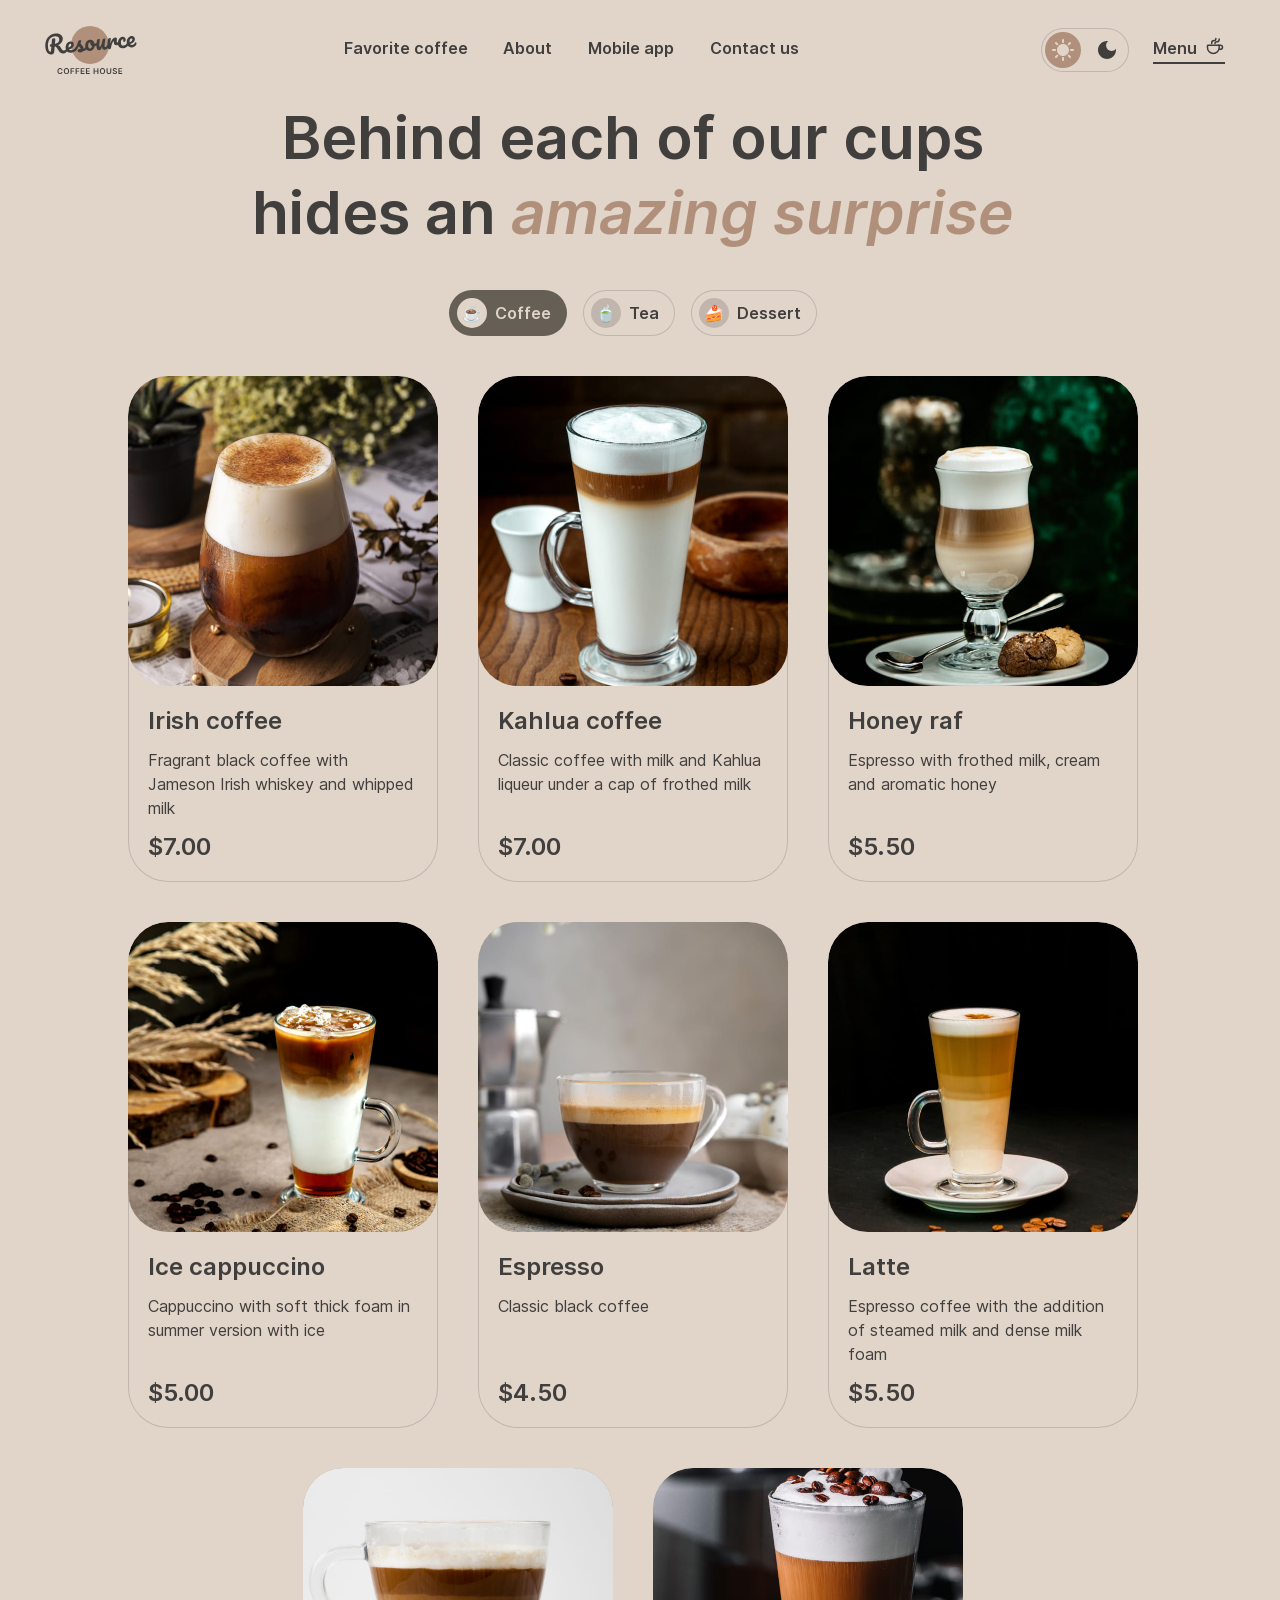
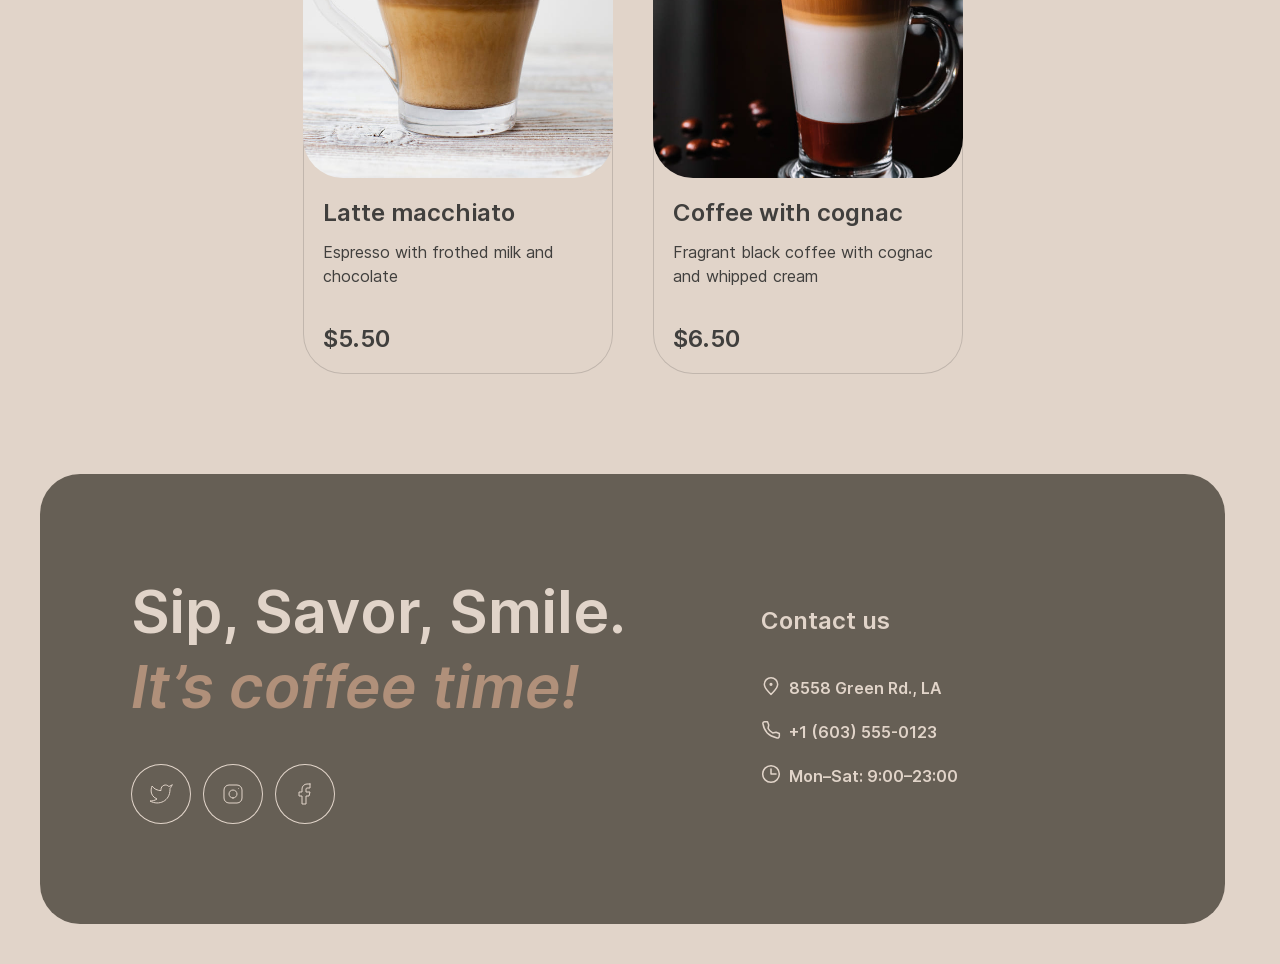
==== catalog.html @ deb8b96b "feat: add catalog page layout with categories and product cards" ====
<!DOCTYPE html>
<html lang="en">

<head>
  <meta charset="UTF-8">
  <meta name="viewport" content="width=device-width, initial-scale=1.0">
  <title>Coffee House</title>
  <link rel="icon" type="image/svg+xml" href="favicon.svg">
  <link rel="preconnect" href="https://fonts.googleapis.com">
  <link rel="preconnect" href="https://fonts.gstatic.com" crossorigin>
  <link rel="preload" href="assets/fonts/Inter-Regular.woff2" as="font" type="font/woff2" crossorigin>
  <link rel="preload" href="assets/fonts/Inter-SemiBold.woff2" as="font" type="font/woff2" crossorigin>
  <link rel="stylesheet" href="css/main.css">
  <script>
    (function () {
      const saved = localStorage.getItem('theme');
      const systemDark = window.matchMedia && window.matchMedia('(prefers-color-scheme: dark)').matches;
      const theme = saved === 'dark' || saved === 'light'
        ? saved
        : (systemDark ? 'dark' : 'light');
      document.documentElement.dataset.theme = theme;
    })();
  </script>
</head>

<body>
  <div class="page">

    <header class="header">
      <div class="container header__inner">
        <a class="logo header__logo" href="index.html" aria-label="Resource Coffee House — home page">
          <img class="logo__image logo__image--light" src="assets/images/logo.svg" alt="" width="100" height="60">
          <img class="logo__image logo__image--dark" src="assets/images/logo-dark.svg" alt="" width="100" height="60">
        </a>

        <nav class="header__nav" id="site-nav">
          <ul class="header__list">
            <li class="header__item">
              <a class="header__link" href="index.html#favorite-coffee">Favorite coffee</a>
            </li>
            <li class="header__item">
              <a class="header__link" href="index.html#about">About</a>
            </li>
            <li class="header__item">
              <a class="header__link" href="index.html#mobile-app">Mobile app</a>
            </li>
            <li class="header__item">
              <a class="header__link" href="#contacts">Contact us</a>
            </li>
          </ul>
        </nav>

        <div class="header__controls">

          <button type="button" class="theme-switch" aria-label="Switch theme" data-theme-button>
            <span class="theme-switch__icon theme-switch__icon--light">
              <span class="icon icon--sun" aria-hidden="true"></span>
            </span>
            <span class="theme-switch__icon theme-switch__icon--dark">
              <span class="icon icon--moon" aria-hidden="true"></span>
            </span>
          </button>

          <a class="header__menu-link header__menu-link--current" href="catalog.html">
            Menu
            <span class="icon icon--coffeecup" aria-hidden="true"></span>
          </a>

          <button type="button" class="burger" data-burger aria-expanded="false" aria-controls="site-nav"
            aria-label="Open menu">
            <span class="burger__line burger__line--top" aria-hidden="true"></span>
            <span class="burger__line burger__line--bottom" aria-hidden="true"></span>
          </button>
        </div>
      </div>
    </header>

    <main class="page__main">
      <section class="catalog" id="menu" aria-labelledby="catalog-title">
        <div class="container catalog__container">
          <div class="catalog__head">
            <h1 id="catalog-title" class="title title--center catalog__title">
              Behind each of our cups hides an <em class="title__accent">amazing surprise</em>
            </h1>

            <div class="catalog__tabs" role="group" aria-label="Menu categories">
              <button type="button" class="pill catalog__tab pill--active" aria-current="true">
                <span class="pill__mark" aria-hidden="true">☕</span>Coffee
              </button>

              <button type="button" class="pill catalog__tab" aria-current="false">
                <span class="pill__mark" aria-hidden="true">🍵</span>Tea
              </button>

              <button type="button" class="pill catalog__tab" aria-current="false">
                <span class="pill__mark" aria-hidden="true">🍰</span>Dessert
              </button>
            </div>
          </div>

          <ul class="catalog__list" aria-live="polite">
            <li class="catalog__item">
              <article class="card">
                <div class="card__media">
                  <img class="card__image" src="assets/images/products/coffee-1.jpg" alt="Irish coffee" loading="lazy">
                </div>
                <div class="card__body">
                  <div class="card__info">
                    <h2 class="card__title">Irish coffee</h2>
                    <p class="card__description">Fragrant black coffee with Jameson Irish
                      whiskey and whipped milk</p>
                  </div>
                  <span class="card__price">$7.00</span>
                </div>
              </article>
            </li>

            <li class="catalog__item">
              <article class="card">
                <div class="card__media">
                  <img class="card__image" src="assets/images/products/coffee-2.jpg" alt="Kahlua coffee" loading="lazy">
                </div>
                <div class="card__body">
                  <div class="card__info">
                    <h2 class="card__title">Kahlua coffee</h2>
                    <p class="card__description">Classic coffee with milk and Kahlua liqueur
                      under a cap of frothed milk</p>
                  </div>
                  <span class="card__price">$7.00</span>
                </div>
              </article>
            </li>

            <li class="catalog__item">
              <article class="card">
                <div class="card__media">
                  <img class="card__image" src="assets/images/products/coffee-3.jpg" alt="Honey raf" loading="lazy">
                </div>
                <div class="card__body">
                  <div class="card__info">
                    <h2 class="card__title">Honey raf</h2>
                    <p class="card__description">Espresso with frothed milk, cream and aromatic
                      honey</p>
                  </div>
                  <span class="card__price">$5.50</span>
                </div>
              </article>
            </li>

            <li class="catalog__item">
              <article class="card">
                <div class="card__media">
                  <img class="card__image" src="assets/images/products/coffee-4.jpg" alt="Ice cappuccino"
                    loading="lazy">
                </div>
                <div class="card__body">
                  <div class="card__info">
                    <h2 class="card__title">Ice cappuccino</h2>
                    <p class="card__description">Cappuccino with soft thick foam in summer
                      version with ice</p>
                  </div>
                  <span class="card__price">$5.00</span>
                </div>
              </article>
            </li>

            <li class="catalog__item">
              <article class="card">
                <div class="card__media">
                  <img class="card__image" src="assets/images/products/coffee-5.jpg" alt="Espresso" loading="lazy">
                </div>
                <div class="card__body">
                  <div class="card__info">
                    <h2 class="card__title">Espresso</h2>
                    <p class="card__description">Classic black coffee</p>
                  </div>
                  <span class="card__price">$4.50</span>
                </div>
              </article>
            </li>

            <li class="catalog__item">
              <article class="card">
                <div class="card__media">
                  <img class="card__image" src="assets/images/products/coffee-6.jpg" alt="Latte" loading="lazy">
                </div>
                <div class="card__body">
                  <div class="card__info">
                    <h2 class="card__title">Latte</h2>
                    <p class="card__description">Espresso coffee with the addition of steamed
                      milk and dense milk foam</p>
                  </div>
                  <span class="card__price">$5.50</span>
                </div>
              </article>
            </li>

            <li class="catalog__item">
              <article class="card">
                <div class="card__media">
                  <img class="card__image" src="assets/images/products/coffee-7.jpg" alt="Latte macchiato"
                    loading="lazy">
                </div>
                <div class="card__body">
                  <div class="card__info">
                    <h2 class="card__title">Latte macchiato</h2>
                    <p class="card__description">Espresso with frothed milk and chocolate</p>
                  </div>
                  <span class="card__price">$5.50</span>
                </div>
              </article>
            </li>

            <li class="catalog__item">
              <article class="card">
                <div class="card__media">
                  <img class="card__image" src="assets/images/products/coffee-8.jpg" alt="Coffee with cognac"
                    loading="lazy">
                </div>
                <div class="card__body">
                  <div class="card__info">
                    <h2 class="card__title">Coffee with cognac</h2>
                    <p class="card__description">Fragrant black coffee with cognac and whipped
                      cream</p>
                  </div>
                  <span class="card__price">$6.50</span>
                </div>
              </article>
            </li>
          </ul>
          <button type="button" class="round-button catalog__more" aria-label="Show more items">
            <span class="icon icon--refresh" aria-hidden="true"></span>
          </button>
        </div>
      </section>
    </main>

    <footer class="footer" id="contacts">
      <div class="container">
        <div class="footer__panel">
          <div class="footer__column">
            <h2 class="title title--light">
              Sip, Savor, Smile.<br><em class="title__accent">It’s coffee time!</em>
            </h2>
            <div class="socials">
              <a class="socials__link" href="https://x.com/" aria-label="Twitter" target="_blank"
                rel="noopener noreferrer">
                <span class="icon icon--twitter" aria-hidden="true"></span>
              </a>
              <a class="socials__link" href="https://www.instagram.com/" aria-label="Instagram" target="_blank"
                rel="noopener noreferrer">
                <span class="icon icon--instagram" aria-hidden="true"></span>
              </a>
              <a class="socials__link" href="https://www.facebook.com/" aria-label="Facebook" target="_blank"
                rel="noopener noreferrer">
                <span class="icon icon--facebook" aria-hidden="true"></span>
              </a>
            </div>
          </div>

          <div class="footer__column">
            <h2 class="footer__subtitle">Contact us</h2>
            <address class="footer__list">
              <a class="footer__link" href="https://maps.google.com/?q=8558+Green+Rd.,+LA" target="_blank"
                rel="noopener noreferrer">
                <span class="icon icon--pinalt" aria-hidden="true"></span>8558 Green Rd., LA
              </a>
              <a class="footer__link" href="tel:+16035550123">
                <span class="icon icon--phone" aria-hidden="true"></span>+1 (603) 555-0123
              </a>
              <p class="footer__item">
                <span class="icon icon--clock" aria-hidden="true"></span>Mon–Sat: 9:00–23:00
              </p>
            </address>
          </div>
        </div>
      </div>
    </footer>
  </div>

  <script type="module" src="js/main.js"></script>
</body>

</html>
---- css/main.css ----
*,
*::before,
*::after {
  box-sizing: border-box;
}

* {
  margin: 0;
}

img,
svg {
  display: block;
  max-width: 100%;
}

img {
  height: auto;
}

ul {
  padding: 0;
  list-style: none;
}

button {
  padding: 0;
  border: 0;
  background: none;
  color: inherit;
  font: inherit;
  cursor: pointer;
}

fieldset {
  min-width: 0;
  padding: 0;
  border: 0;
}

address {
  font-style: normal;
}

[hidden] {
  display: none !important;
}

:root {
  --header-height: 90px;
  --bg: #e1d4c9;
  --ink: #403f3d;
  --ink-inverse: #e1d4c9;
  --line: #c1b6ad;
  --panel-ink: #e1d4c9;
  --accent: #b0907a;
  --slider-line: #665f55;
  --panel: #665f55;
  --pill-active-bg: #665f55;
  color-scheme: light;
}

[data-theme=dark] {
  --bg: #292826;
  --ink: #e1d4c9;
  --ink-inverse: #403f3d;
  --line: #665f55;
  --slider-line: #c1b6ad;
  --panel: #403f3d;
  --pill-active-bg: #403f3d;
  color-scheme: dark;
}

html {
  scroll-behavior: smooth;
  scroll-padding-top: calc(var(--header-height) + 20px);
  scrollbar-gutter: stable;
}

body {
  font-family: Inter, sans-serif;
  font-size: 16px;
  line-height: 1.5;
  color: var(--ink);
  background: var(--bg);
  -webkit-font-smoothing: antialiased;
}

:focus-visible {
  outline: 2px solid var(--accent);
  outline-offset: 3px;
}

a {
  color: inherit;
  text-decoration: none;
}

@media (prefers-reduced-motion: reduce) {
  html {
    scroll-behavior: auto;
  }
  *,
  *::before,
  *::after {
    transition-duration: 0.01ms !important;
    animation-duration: 0.01ms !important;
  }
}
@font-face {
  font-family: "Inter";
  font-style: normal;
  font-weight: 400;
  font-display: swap;
  src: url("../assets/fonts/Inter-Regular.woff2") format("woff2");
}
@font-face {
  font-family: "Inter";
  font-style: normal;
  font-weight: 600;
  font-display: swap;
  src: url("../assets/fonts/Inter-SemiBold.woff2") format("woff2");
}
@font-face {
  font-family: "Inter";
  font-style: italic;
  font-weight: 400;
  font-display: swap;
  src: url("../assets/fonts/Inter-Italic.woff2") format("woff2");
}
@font-face {
  font-family: "Inter";
  font-style: italic;
  font-weight: 600;
  font-display: swap;
  src: url("../assets/fonts/Inter-SemiBoldItalic.woff2") format("woff2");
}
.page {
  display: flex;
  flex-direction: column;
  min-height: 100vh;
}
.page__main {
  display: flex;
  flex: 1 0 auto;
  flex-direction: column;
  gap: 100px;
  padding-block: 10px 100px;
}

.container {
  width: 100%;
  max-width: 1440px;
  margin-inline: auto;
  padding-inline: 40px;
}
@media (max-width: 540px) {
  .container {
    padding-inline: 16px;
  }
}

.header {
  position: sticky;
  top: 0;
  z-index: 100;
  height: var(--header-height);
  background: var(--bg);
  padding-top: 10px;
}
.header__inner {
  display: flex;
  align-items: center;
  justify-content: space-between;
  height: 100%;
}
.header__logo {
  flex-shrink: 0;
}
.header__nav {
  display: flex;
  flex: 1 1 auto;
  justify-content: center;
  margin-right: clamp(1.5em, 3vw, 44px);
}
.header__list {
  display: flex;
  align-items: center;
  gap: clamp(1em, 2.8vw, 40px);
}
.header__link {
  display: flex;
  align-items: flex-start;
  gap: 8px;
  font-weight: 600;
  white-space: nowrap;
  padding-bottom: 2px;
  border-bottom: 2px solid var(--bg);
}
@media (hover: hover) {
  .header__link:hover {
    border-bottom-color: var(--ink);
  }
}
.header__controls {
  display: flex;
  align-items: center;
  gap: 24px;
  flex-shrink: 0;
}
.header__menu-link {
  display: flex;
  align-items: flex-start;
  gap: 8px;
  font-weight: 600;
  white-space: nowrap;
  padding-bottom: 2px;
  border-bottom: 2px solid var(--bg);
}
@media (hover: hover) {
  .header__menu-link:hover {
    border-bottom-color: var(--ink);
  }
}
.header__menu-link--current {
  border-bottom: 2px solid var(--ink);
  pointer-events: none;
  cursor: default;
}
@media (max-width: 768px) {
  .header__menu-link {
    display: none;
  }
  .header__item--tablet-only {
    display: block;
  }
  .header__nav {
    display: none;
  }
}
@media (max-width: 540px) {
  .header__controls {
    gap: 12px;
  }
}

.footer {
  padding-bottom: 40px;
}
.footer__panel {
  display: flex;
  align-items: center;
  justify-content: flex-start;
  flex-wrap: wrap;
  gap: 100px;
  padding: 100px clamp(60px, 6vw + 14px, 100px);
  border-radius: 40px;
  background: var(--panel);
  color: var(--panel-ink);
}
.footer__column {
  display: flex;
  flex-direction: column;
  align-items: flex-start;
  gap: 40px;
  min-width: 0;
}
.footer__column:first-child {
  width: min(530px, 100%);
}
.footer__subtitle {
  font-size: 24px;
  font-weight: 600;
  line-height: 1.25;
}
.footer__list {
  display: flex;
  flex-direction: column;
  align-items: flex-start;
  gap: 16px;
}
.footer__item, .footer__link {
  display: flex;
  align-items: flex-start;
  gap: 8px;
  font-weight: 600;
  padding-bottom: 2px;
  border-bottom: 2px solid var(--panel);
}
@media (hover: hover) {
  .footer__link:hover {
    border-bottom: 2px solid var(--panel-ink);
  }
}
@media (max-width: 768px) {
  .footer__panel {
    flex-direction: column;
    align-items: stretch;
  }
  .footer__column {
    flex-basis: auto;
  }
}
@media (max-width: 540px) {
  .footer__panel {
    gap: 40px;
    padding: 60px clamp(16px, 4vw, 24px);
  }
}

.icon {
  display: inline-block;
  flex-shrink: 0;
  background: currentColor;
  -webkit-mask: var(--icon) center/contain no-repeat;
  mask: var(--icon) center/contain no-repeat;
}
.icon--sun {
  --icon: url("../assets/icons/sun.svg");
  width: 22px;
  height: 22px;
}
.icon--moon {
  --icon: url("../assets/icons/moon.svg");
  width: 18px;
  height: 18px;
}
.icon--coffeecup {
  --icon: url("../assets/icons/coffeecup.svg");
  width: 20px;
  height: 20px;
}
.icon--arrowleft {
  --icon: url("../assets/icons/arrowleft.svg");
  width: 24px;
  height: 24px;
}
.icon--arrowright {
  --icon: url("../assets/icons/arrowright.svg");
  width: 24px;
  height: 24px;
}
.icon--apple {
  --icon: url("../assets/icons/apple.svg");
  width: 36px;
  height: 36px;
}
.icon--google-play {
  --icon: url("../assets/icons/google-play.svg");
  width: 36px;
  height: 36px;
}
.icon--twitter {
  --icon: url("../assets/icons/twitter.svg");
  width: 24px;
  height: 24px;
}
.icon--facebook {
  --icon: url("../assets/icons/facebook.svg");
  width: 24px;
  height: 24px;
}
.icon--instagram {
  --icon: url("../assets/icons/instagram.svg");
  width: 24px;
  height: 24px;
}
.icon--clock {
  --icon: url("../assets/icons/clock.svg");
  width: 20px;
  height: 20px;
}
.icon--phone {
  --icon: url("../assets/icons/phone.svg");
  width: 20px;
  height: 20px;
}
.icon--pinalt {
  --icon: url("../assets/icons/pinalt.svg");
  width: 20px;
  height: 20px;
}
.icon--refresh {
  --icon: url("../assets/icons/refresh.svg");
  width: 24px;
  height: 24px;
}

.logo {
  display: block;
  width: 100px;
  height: 60px;
}
.logo__image {
  width: 100%;
  height: 100%;
  -o-object-fit: contain;
     object-fit: contain;
}
.logo__image--dark {
  display: none;
}

[data-theme=dark] .logo__image--light {
  display: none;
}
[data-theme=dark] .logo__image--dark {
  display: block;
}

.theme-switch {
  display: flex;
  gap: 8px;
  padding: 4px;
  border-radius: 100px;
  box-shadow: inset 0 0 0 1px var(--line);
}
.theme-switch__icon {
  display: flex;
  align-items: center;
  justify-content: center;
  width: 36px;
  height: 36px;
  border-radius: 100px;
  color: var(--ink);
  transition: background-color 200ms ease, color 200ms ease;
}
[data-theme-button=light] .theme-switch__icon--light {
  background: var(--accent);
  color: var(--panel-ink);
}
[data-theme-button=dark] .theme-switch__icon--dark {
  background: var(--accent);
  color: var(--panel-ink);
}
@media (max-width: 768px) {
  .theme-switch__icon {
    width: 44px;
    height: 44px;
  }
}
@media (hover: hover) {
  .theme-switch:hover .theme-switch__icon {
    color: #e1d4c9;
  }
  .theme-switch:hover .theme-switch__icon--light {
    background: #665f55;
  }
  .theme-switch:hover .theme-switch__icon--dark {
    background: #b0907a;
  }
}

.burger {
  position: relative;
  display: none;
  flex-shrink: 0;
  width: 44px;
  height: 44px;
  border-radius: 50%;
  box-shadow: inset 0 0 0 1px var(--ink);
  color: var(--ink);
  transition: background-color 200ms ease;
}
@media (hover: hover) {
  .burger:hover {
    background: var(--line);
  }
}
@media (max-width: 768px) {
  .burger {
    display: block;
  }
}
.burger__line {
  position: absolute;
  top: 50%;
  left: 50%;
  width: 16px;
  height: 1.5px;
  margin: -0.75px 0 0 -8px;
  border-radius: 1px;
  background: currentColor;
  transition: transform 300ms ease;
}
.burger__line--top {
  transform: translateY(-3.5px);
}
.burger__line--bottom {
  transform: translateY(3.5px);
}
.burger--open .burger__line--top {
  transform: rotate(45deg);
}
.burger--open .burger__line--bottom {
  transform: rotate(-45deg);
}

.hero__banner {
  position: relative;
  display: flex;
  flex-direction: column;
  justify-content: center;
  align-items: flex-start;
  padding: 100px clamp(60px, 6vw + 14px, 100px);
  overflow: hidden;
  border-radius: 40px;
  background: url("../assets/images/hero.jpg") center/cover no-repeat;
  color: var(--panel-ink);
}
@media (max-width: 540px) {
  .hero__banner {
    padding: 60px clamp(16px, 4vw, 24px);
  }
}
.hero__video {
  position: absolute;
  inset: 0;
  z-index: 0;
  width: 100%;
  height: 100%;
  -o-object-fit: cover;
     object-fit: cover;
}
@media (prefers-reduced-motion: reduce) {
  .hero__video {
    display: none;
  }
}
.hero__overlay {
  position: absolute;
  inset: 0;
  z-index: 1;
  background: linear-gradient(100deg, rgba(41, 40, 38, 0.65) 0%, rgba(41, 40, 38, 0.35) 45%, rgba(41, 40, 38, 0) 75%);
}
.hero__content {
  position: relative;
  z-index: 2;
  display: flex;
  flex-direction: column;
  align-items: flex-start;
  gap: 40px;
  max-width: 530px;
}

.title {
  font-size: clamp(32px, 7.8vw, 60px);
  font-weight: 600;
  line-height: 1.25;
}
.title--hero {
  font-size: 72px;
  line-height: 1.05;
}
@media (max-width: 768px) {
  .title--hero {
    font-size: clamp(42px, 11vw, 72px);
  }
}
@media (max-width: 540px) {
  .title--hero {
    line-height: 1.15;
  }
}
.title--light {
  color: var(--panel-ink);
}
.title--center {
  text-align: center;
}
.title__accent {
  font-style: italic;
  color: var(--accent);
}

.button {
  display: inline-flex;
  align-items: center;
  justify-content: center;
  gap: 8px;
  width: 200px;
  height: 64px;
  border-radius: 100px;
  background: var(--bg);
  color: var(--ink);
  font-weight: 600;
  line-height: 1.25;
}
.button .icon {
  display: none;
}
@media (hover: hover) {
  .button:hover .icon {
    display: inline-block;
  }
}
@media (max-width: 768px) {
  .button .icon {
    display: inline-block;
  }
}

.round-button {
  display: flex;
  flex-shrink: 0;
  align-items: center;
  justify-content: center;
  width: 60px;
  height: 60px;
  border-radius: 50%;
  box-shadow: inset 0 0 0 1px var(--slider-line);
  color: var(--ink);
  transition: box-shadow 200ms ease, background-color 200ms ease;
}
@media (hover: hover) {
  .round-button:hover {
    color: var(--ink-inverse);
    background: var(--slider-line);
  }
}

.favorite__container {
  display: flex;
  flex-direction: column;
  gap: 40px;
}

.slider {
  display: grid;
  grid-template-columns: 60px minmax(0, 1fr) 60px;
  grid-template-areas: "prev viewport next" ". dots .";
  align-items: center;
  gap: 40px;
}
.slider__arrow--prev {
  grid-area: prev;
}
.slider__arrow--next {
  grid-area: next;
}
.slider__viewport {
  grid-area: viewport;
  width: 100%;
  max-width: 1152px;
  margin-inline: auto;
  overflow: hidden;
}
.slider__track {
  display: flex;
  transition: transform 550ms cubic-bezier(0.4, 0, 0.2, 1);
}
.slider__slide {
  flex: 0 0 100%;
  min-width: 0;
}
.slider__dots {
  grid-area: dots;
  display: flex;
  justify-content: center;
  gap: 12px;
}
.slider__dot {
  width: 40px;
  height: 4px;
  border-radius: 100px;
  background: var(--line);
  transition: background-color 250ms ease;
}
.slider__dot--active {
  background: var(--slider-line);
}
@media (max-width: 540px) {
  .slider__arrow {
    display: none;
  }
  .slider {
    grid-template-areas: "viewport viewport viewport" ". dots .";
  }
}

.slide {
  display: flex;
  flex-direction: column;
  align-items: center;
  gap: 20px;
  width: min(480px, 100%);
  margin-inline: auto;
}
.slide__image {
  width: 100%;
  aspect-ratio: 1;
  -o-object-fit: contain;
     object-fit: contain;
}
.slide__body {
  display: flex;
  flex-direction: column;
  align-items: center;
  gap: 16px;
  min-height: 140px;
  text-align: center;
}
.slide__title {
  font-size: 24px;
  font-weight: 600;
  line-height: 1.25;
}
.slide__description {
  text-wrap: pretty;
}
.slide__price {
  font-size: 24px;
  font-weight: 600;
  line-height: 1.25;
}

.about__container {
  display: flex;
  flex-direction: column;
  gap: 40px;
}
.about__gallery {
  display: grid;
  grid-template-columns: repeat(2, minmax(0, 1fr));
  align-items: start;
  gap: 40px;
}
.about__column {
  display: flex;
  flex-direction: column;
  gap: 40px;
}
.about__figure {
  overflow: hidden;
  border-radius: 20px;
}
.about__figure--tall {
  aspect-ratio: 660/590;
}
.about__figure--short {
  aspect-ratio: 660/430;
}
@media (hover: hover) {
  .about__figure:hover .about__image {
    transform: none;
  }
}
.about__image {
  width: 100%;
  height: 100%;
  -o-object-fit: cover;
     object-fit: cover;
  transform: scale(1.1);
  transition: transform 500ms ease;
}
@media (max-width: 768px) {
  .about__gallery {
    grid-template-columns: minmax(0, 1fr);
  }
  .about__column {
    display: contents;
  }
  .about__figure--tall {
    aspect-ratio: 688/590;
  }
  .about__figure--short {
    display: none;
  }
}
@media (max-width: 540px) {
  .about__figure--tall {
    aspect-ratio: 348/590;
  }
}

.app__inner {
  display: flex;
  flex-wrap: nowrap;
  align-items: center;
  justify-content: space-between;
  gap: 100px 20px;
}
@media (max-width: 1100px) {
  .app__inner {
    justify-content: center;
    flex-direction: column;
  }
}
@media (max-width: 540px) {
  .app__inner {
    gap: 40px;
  }
}
.app__content {
  width: min(630px, 100%);
  display: flex;
  flex-direction: column;
  align-items: flex-start;
  gap: 40px;
  min-width: 0;
}
.app__stores {
  display: flex;
  flex-wrap: wrap;
  gap: 20px;
}
.app__image {
  flex-shrink: 0;
  width: clamp(348px, 44vw, 630px);
  aspect-ratio: 1;
  -o-object-fit: contain;
     object-fit: contain;
}
@media (max-width: 1100px) {
  .app__content {
    width: 100%;
  }
  .app__image {
    width: min(100%, 630px);
  }
}

.store-button {
  display: flex;
  align-items: center;
  gap: 8px;
  width: 200px;
  height: 64px;
  padding: 12px 20px;
  color: var(--ink);
  border-radius: 100px;
  box-shadow: inset 0 0 0 1px var(--slider-line);
  transition: box-shadow 200ms ease, background-color 200ms ease;
}
@media (hover: hover) {
  .store-button:hover {
    box-shadow: none;
    background: var(--slider-line);
    color: var(--ink-inverse);
  }
}
.store-button__text {
  display: flex;
  flex-direction: column;
  gap: 2px;
}
.store-button__hint {
  font-size: 10px;
  font-weight: 600;
  line-height: 1.4;
}
.store-button__name {
  font-size: 16px;
  font-weight: 600;
  line-height: 1.5;
}

.socials {
  display: flex;
  gap: 12px;
}
.socials__link {
  display: flex;
  align-items: center;
  justify-content: center;
  width: 60px;
  height: 60px;
  border-radius: 50%;
  color: var(--panel-ink);
  box-shadow: inset 0 0 0 1px var(--panel-ink);
  transition: color 200ms ease, background-color 200ms ease;
}
@media (hover: hover) {
  .socials__link:hover {
    box-shadow: none;
    color: var(--ink);
    background: var(--bg);
  }
}

.catalog__container {
  display: flex;
  flex-direction: column;
  gap: 40px;
}
.catalog__head {
  display: flex;
  flex-direction: column;
  align-items: center;
  gap: 40px;
}
.catalog__title {
  max-width: 800px;
}
.catalog__tabs {
  display: flex;
  flex-wrap: wrap;
  justify-content: center;
  gap: 16px;
}
@media (max-width: 540px) {
  .catalog__tabs {
    gap: 8px;
  }
}
.catalog__list {
  display: flex;
  flex-wrap: wrap;
  justify-content: center;
  gap: 40px;
}
.catalog__item {
  flex: 0 0 310px;
}
.catalog__more {
  display: none;
  align-self: center;
  box-shadow: inset 0 0 0 1px var(--ink);
}
@media (max-width: 768px) {
  .catalog__more {
    display: flex;
  }
}

.card {
  position: relative;
  display: flex;
  flex-direction: column;
  height: 100%;
  min-height: 506px;
  overflow: hidden;
  border-radius: 40px;
  box-shadow: inset 0 0 0 1px var(--line);
  transition: box-shadow 200ms ease;
}
@media (hover: hover) {
  .card:hover .card__image {
    transform: scale(1);
  }
}
.card__media {
  flex-shrink: 0;
  height: 310px;
  overflow: hidden;
  border-radius: 40px;
}
.card__image {
  width: 100%;
  height: 100%;
  -o-object-fit: cover;
     object-fit: cover;
  transition: transform 500ms ease;
  transform: scale(1.1);
}
.card__body {
  display: flex;
  flex: 1;
  flex-direction: column;
  justify-content: space-between;
  gap: 12px;
  padding: 20px;
}
.card__info {
  display: flex;
  flex-direction: column;
  gap: 12px;
}
.card__title, .card__price {
  font-size: 24px;
  font-weight: 600;
  line-height: 1.25;
}

.pill {
  display: inline-flex;
  align-items: center;
  gap: 8px;
  height: 46px;
  padding: 8px 16px 8px 8px;
  border: 0;
  border-radius: 100px;
  box-shadow: inset 0 0 0 1px var(--line);
  background: transparent;
  color: var(--ink);
  font-weight: 600;
  white-space: nowrap;
  transition: background-color 200ms ease, color 200ms ease, box-shadow 200ms ease;
}
@media (hover: hover) {
  .pill:hover {
    background: var(--pill-active-bg);
    color: var(--panel-ink);
    box-shadow: none;
  }
  .pill:hover .pill__mark {
    background: var(--bg);
  }
}
.pill--active {
  background: var(--pill-active-bg);
  color: var(--panel-ink);
  box-shadow: none;
}
.pill--active .pill__mark {
  background: var(--bg);
}
.pill__mark {
  display: flex;
  flex-shrink: 0;
  align-items: center;
  justify-content: center;
  width: 30px;
  height: 30px;
  border-radius: 50%;
  background: var(--line);
  color: var(--ink);
  font-size: 16px;
  line-height: 1;
  transition: background-color 200ms ease, color 200ms ease;
}/*# sourceMappingURL=main.css.map */
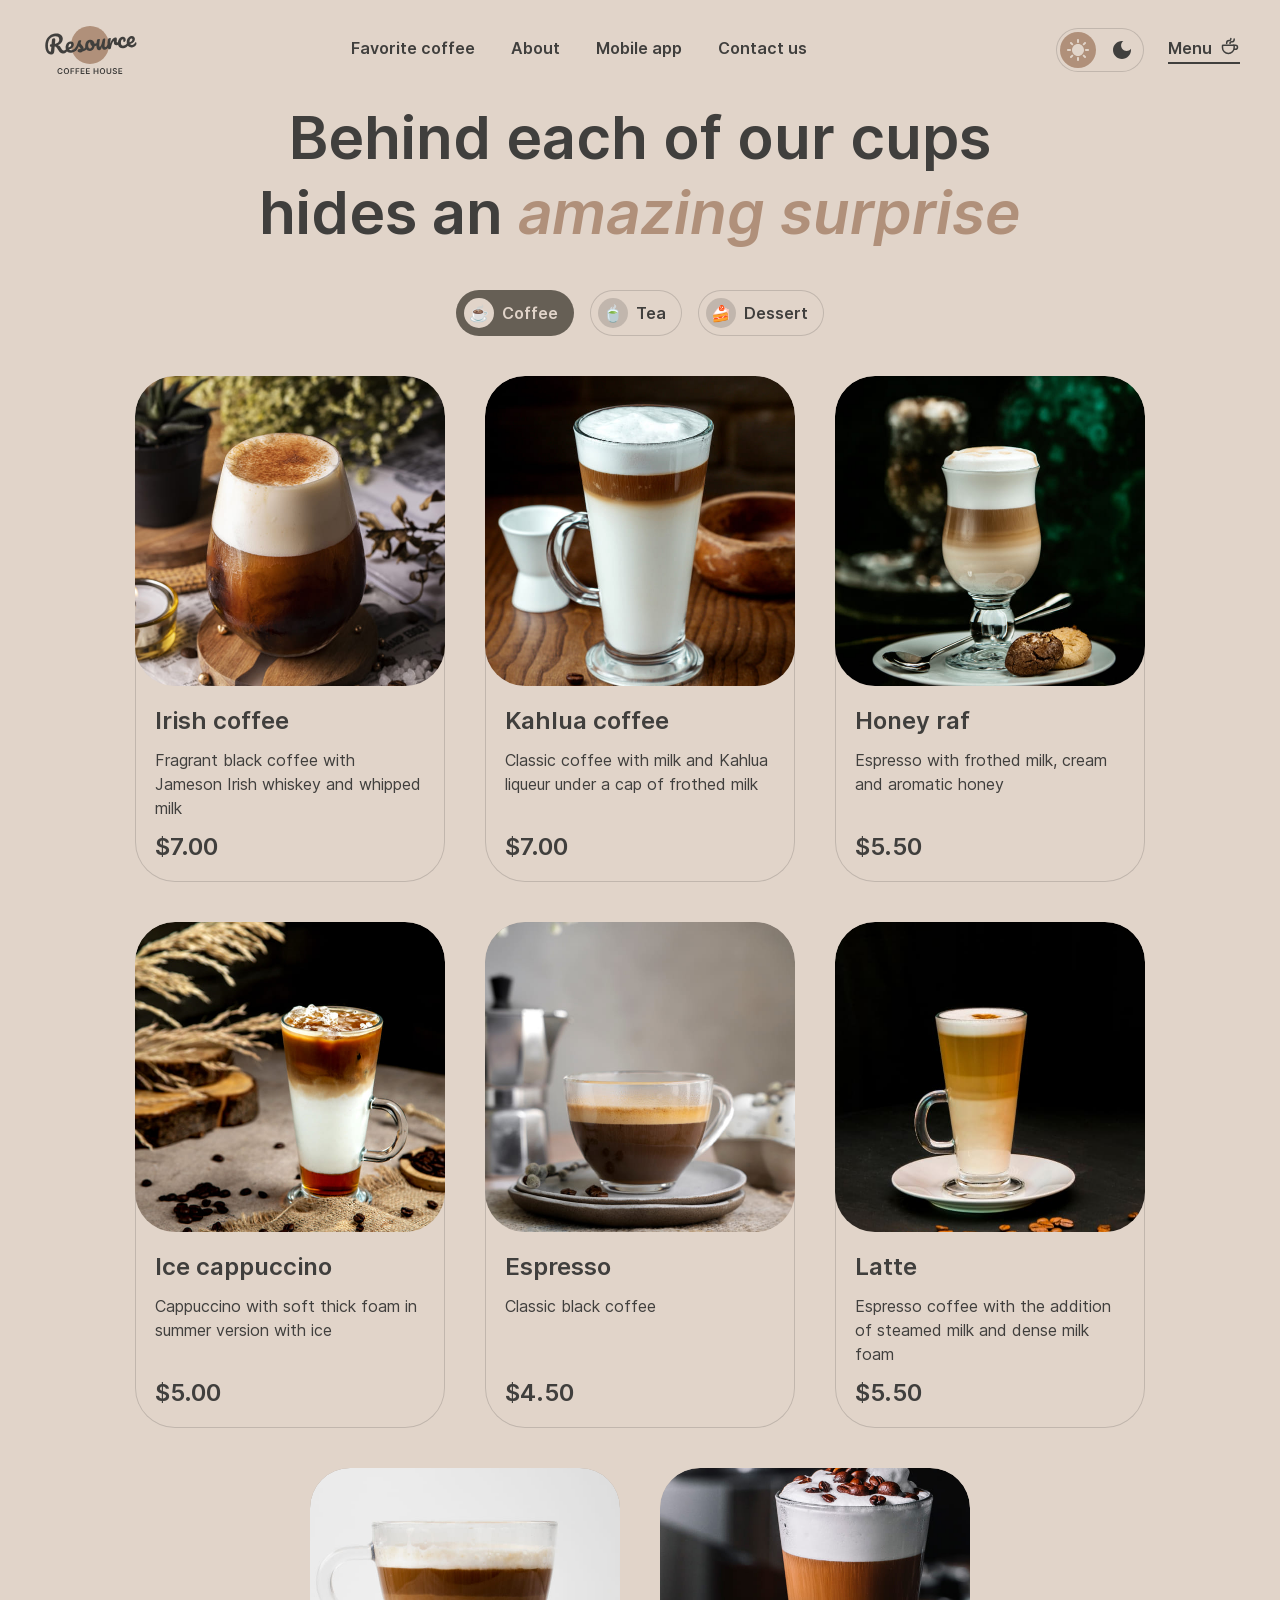
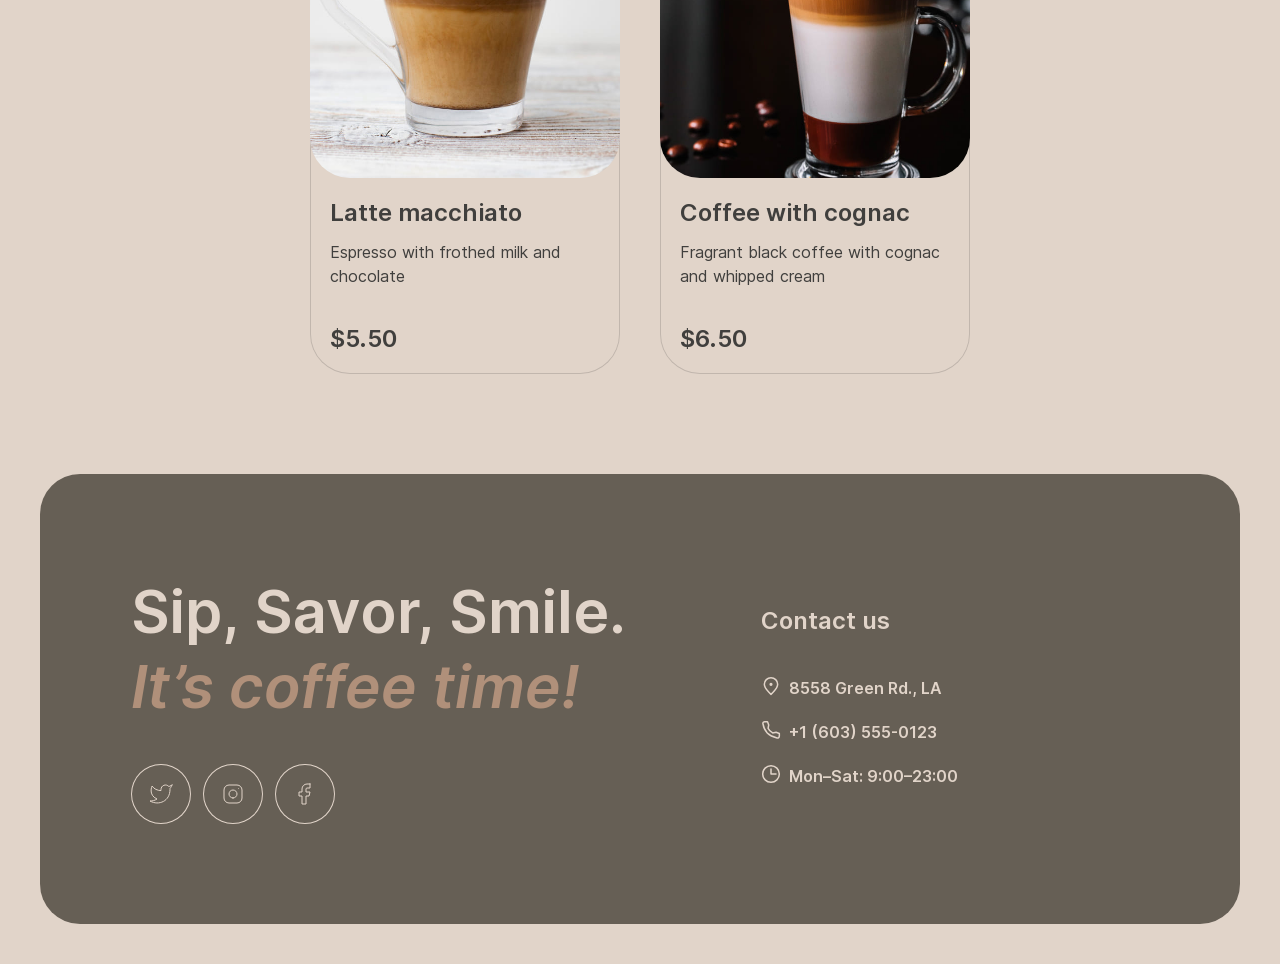
==== commit 7cb6faa6: "fix: improve hover transitions, catalog layout and page performance" ====
--- a/catalog.html
+++ b/catalog.html
@@ -4,10 +4,8 @@
 <head>
   <meta charset="UTF-8">
   <meta name="viewport" content="width=device-width, initial-scale=1.0">
-  <title>Coffee House</title>
+  <title>Coffee House — Menu</title>
   <link rel="icon" type="image/svg+xml" href="favicon.svg">
-  <link rel="preconnect" href="https://fonts.googleapis.com">
-  <link rel="preconnect" href="https://fonts.gstatic.com" crossorigin>
   <link rel="preload" href="assets/fonts/Inter-Regular.woff2" as="font" type="font/woff2" crossorigin>
   <link rel="preload" href="assets/fonts/Inter-SemiBold.woff2" as="font" type="font/woff2" crossorigin>
   <link rel="stylesheet" href="css/main.css">
@@ -45,7 +43,7 @@
               <a class="header__link" href="index.html#mobile-app">Mobile app</a>
             </li>
             <li class="header__item">
-              <a class="header__link" href="#contacts">Contact us</a>
+              <a class="header__link" href="index.html#contacts">Contact us</a>
             </li>
           </ul>
         </nav>
@@ -84,15 +82,15 @@
             </h1>
 
             <div class="catalog__tabs" role="group" aria-label="Menu categories">
-              <button type="button" class="pill catalog__tab pill--active" aria-current="true">
+              <button type="button" class="pill catalog__tab pill--active" aria-pressed="true">
                 <span class="pill__mark" aria-hidden="true">☕</span>Coffee
               </button>
 
-              <button type="button" class="pill catalog__tab" aria-current="false">
+              <button type="button" class="pill catalog__tab" aria-pressed="false">
                 <span class="pill__mark" aria-hidden="true">🍵</span>Tea
               </button>
 
-              <button type="button" class="pill catalog__tab" aria-current="false">
+              <button type="button" class="pill catalog__tab" aria-pressed="false">
                 <span class="pill__mark" aria-hidden="true">🍰</span>Dessert
               </button>
             </div>
--- a/css/main.css
+++ b/css/main.css
@@ -74,7 +74,6 @@
 html {
   scroll-behavior: smooth;
   scroll-padding-top: calc(var(--header-height) + 20px);
-  scrollbar-gutter: stable;
 }
 
 body {
@@ -196,6 +195,7 @@
   white-space: nowrap;
   padding-bottom: 2px;
   border-bottom: 2px solid var(--bg);
+  transition: border-color 200ms ease;
 }
 @media (hover: hover) {
   .header__link:hover {
@@ -216,6 +216,7 @@
   white-space: nowrap;
   padding-bottom: 2px;
   border-bottom: 2px solid var(--bg);
+  transition: border-color 200ms ease;
 }
 @media (hover: hover) {
   .header__menu-link:hover {
@@ -587,16 +588,23 @@
   line-height: 1.25;
 }
 .button .icon {
-  display: none;
+  width: 0;
+  margin-left: -8px;
+  opacity: 0;
+  transition: width 200ms ease, margin-left 200ms ease, opacity 200ms ease;
 }
 @media (hover: hover) {
   .button:hover .icon {
-    display: inline-block;
+    width: 20px;
+    margin-left: 0;
+    opacity: 1;
   }
 }
 @media (max-width: 768px) {
   .button .icon {
-    display: inline-block;
+    width: 20px;
+    margin-left: 0;
+    opacity: 1;
   }
 }
 
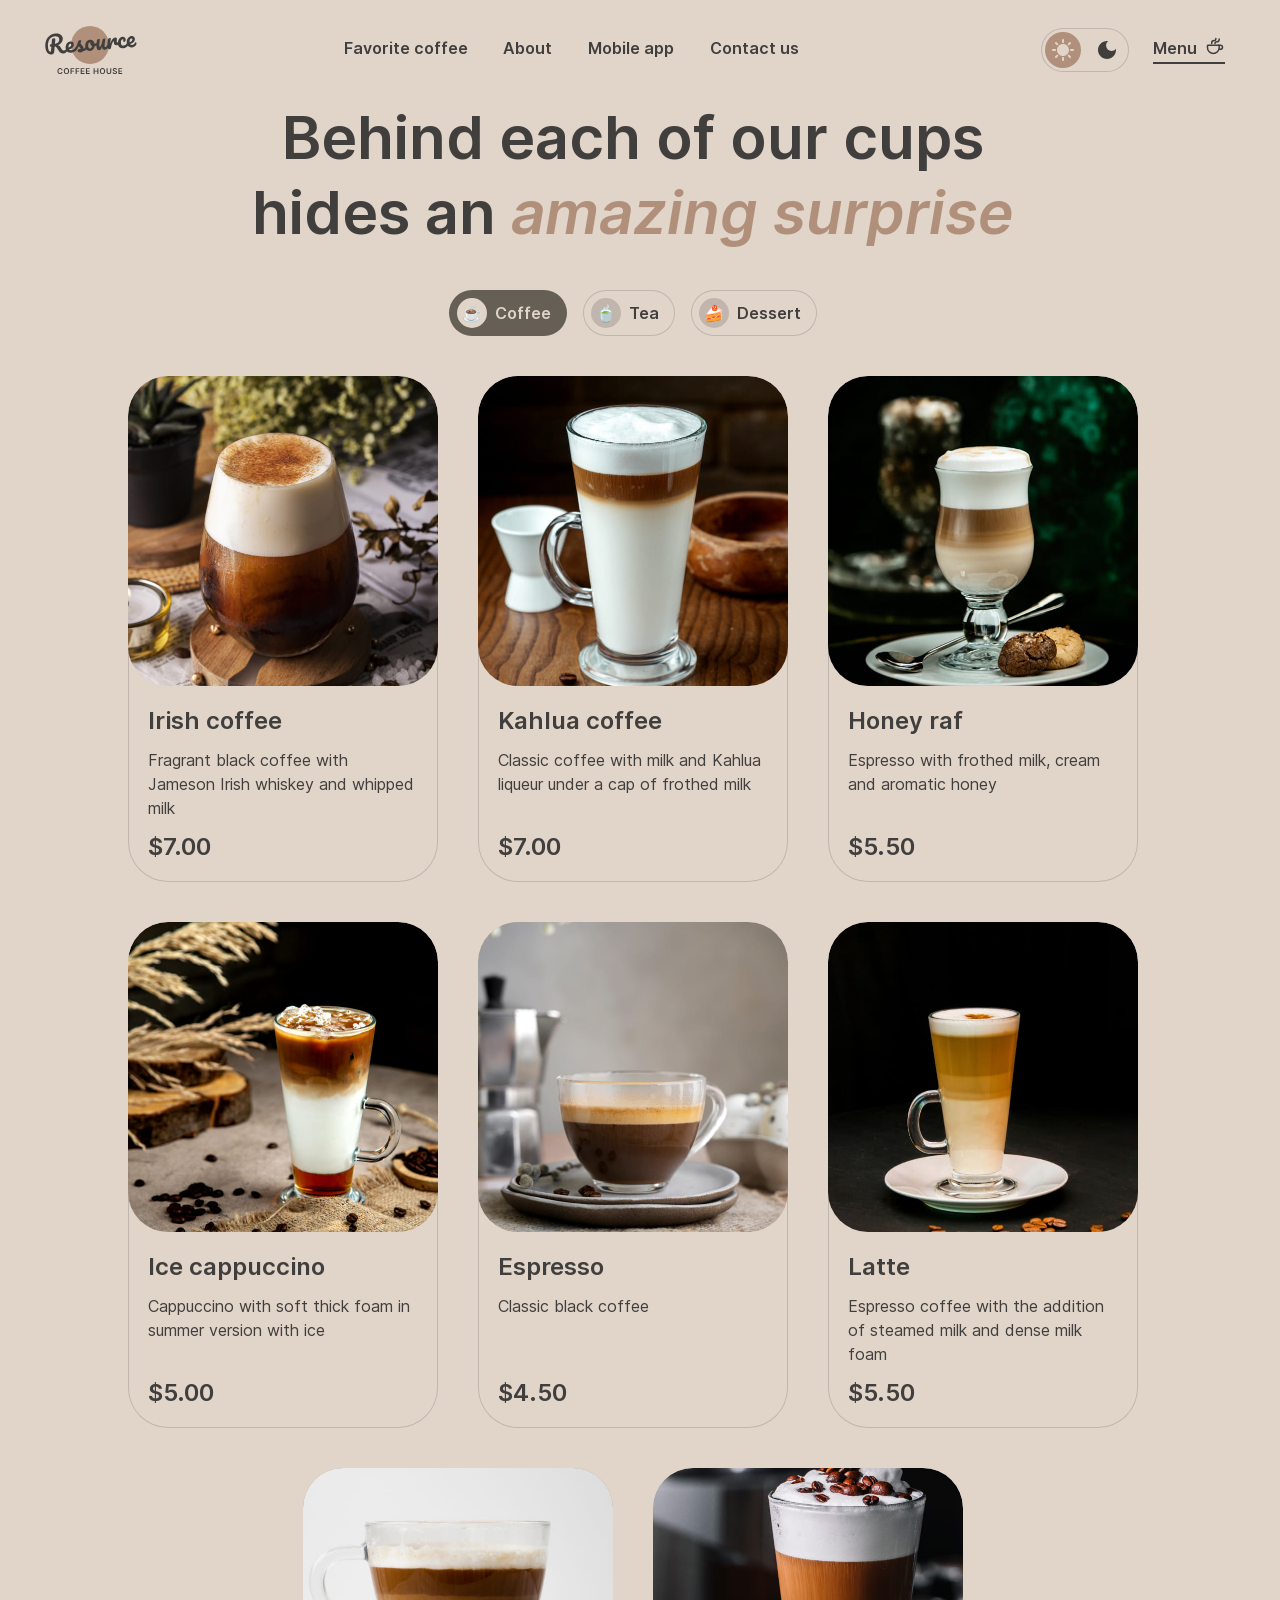
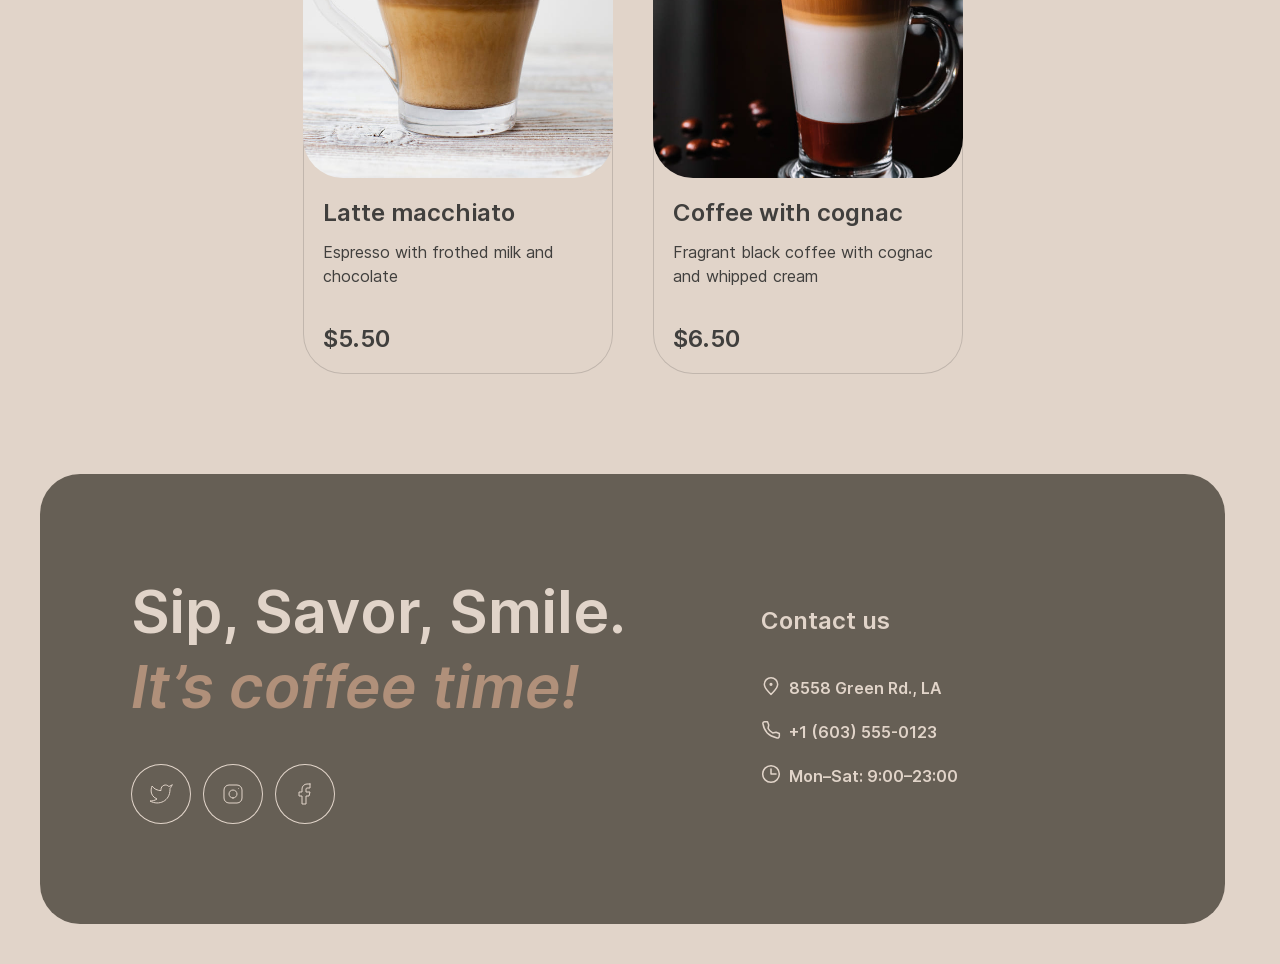
==== commit 354c4dc0: "feat: implement burger menu with scroll lock" ====
--- a/catalog.html
+++ b/catalog.html
@@ -31,7 +31,7 @@
           <img class="logo__image logo__image--dark" src="assets/images/logo-dark.svg" alt="" width="100" height="60">
         </a>
 
-        <nav class="header__nav" id="site-nav">
+        <nav class="header__nav" id="site-nav" data-nav>
           <ul class="header__list">
             <li class="header__item">
               <a class="header__link" href="index.html#favorite-coffee">Favorite coffee</a>
@@ -43,7 +43,11 @@
               <a class="header__link" href="index.html#mobile-app">Mobile app</a>
             </li>
             <li class="header__item">
-              <a class="header__link" href="index.html#contacts">Contact us</a>
+              <a class="header__link" href="#contacts">Contact us</a>
+            </li>
+            <li class="header__item header__item--tablet-only">
+              <a class="header__link" href="catalog.html">Menu
+                <span class="icon icon--coffeecup2" aria-hidden="true"></span></a>
             </li>
           </ul>
         </nav>
--- a/css/main.css
+++ b/css/main.css
@@ -74,6 +74,10 @@
 html {
   scroll-behavior: smooth;
   scroll-padding-top: calc(var(--header-height) + 20px);
+  scrollbar-gutter: stable;
+}
+html.is-scroll-locked {
+  overflow: hidden;
 }
 
 body {
@@ -190,6 +194,34 @@
 .header__link {
   display: flex;
   align-items: flex-start;
+  gap: 16px;
+  font-weight: 600;
+  white-space: nowrap;
+}
+@media (min-width: 769px) {
+  .header__link {
+    padding-bottom: 2px;
+    border-bottom: 2px solid transparent;
+    transition: border-color 200ms ease;
+  }
+}
+@media (min-width: 769px) and (hover: hover) {
+  .header__link:hover {
+    border-bottom-color: var(--ink);
+  }
+}
+.header__item--tablet-only {
+  display: none;
+}
+.header__controls {
+  display: flex;
+  align-items: center;
+  gap: 24px;
+  flex-shrink: 0;
+}
+.header__menu-link {
+  display: flex;
+  align-items: flex-start;
   gap: 8px;
   font-weight: 600;
   white-space: nowrap;
@@ -198,27 +230,6 @@
   transition: border-color 200ms ease;
 }
 @media (hover: hover) {
-  .header__link:hover {
-    border-bottom-color: var(--ink);
-  }
-}
-.header__controls {
-  display: flex;
-  align-items: center;
-  gap: 24px;
-  flex-shrink: 0;
-}
-.header__menu-link {
-  display: flex;
-  align-items: flex-start;
-  gap: 8px;
-  font-weight: 600;
-  white-space: nowrap;
-  padding-bottom: 2px;
-  border-bottom: 2px solid var(--bg);
-  transition: border-color 200ms ease;
-}
-@media (hover: hover) {
   .header__menu-link:hover {
     border-bottom-color: var(--ink);
   }
@@ -233,13 +244,43 @@
     display: none;
   }
   .header__item--tablet-only {
+    margin-top: 40px;
     display: block;
   }
   .header__nav {
-    display: none;
+    position: fixed;
+    inset: var(--header-height) 0 0;
+    z-index: 90;
+    overflow-y: auto;
+    margin-right: 0;
+    background: var(--bg);
+    opacity: 0;
+    visibility: hidden;
+    transform: translateY(-12px);
+    transition: opacity 300ms, transform 300ms, visibility 0s linear 300ms;
+  }
+  .header__nav--open {
+    opacity: 1;
+    visibility: visible;
+    transform: none;
+    transition-delay: 0s;
+  }
+  .header__list {
+    flex-direction: column;
+    justify-content: center;
+    gap: 60px;
+    min-height: 100%;
+    padding: 70px 16px 60px;
+  }
+  .header__link {
+    font-size: 32px;
+    line-height: 1.25;
   }
 }
 @media (max-width: 540px) {
+  .header__list {
+    justify-content: flex-start;
+  }
   .header__controls {
     gap: 12px;
   }
@@ -330,6 +371,11 @@
   --icon: url("../assets/icons/coffeecup.svg");
   width: 20px;
   height: 20px;
+}
+.icon--coffeecup2 {
+  --icon: url("../assets/icons/coffeecup2.svg");
+  width: 40px;
+  height: 40px;
 }
 .icon--arrowleft {
   --icon: url("../assets/icons/arrowleft.svg");
@@ -917,6 +963,12 @@
   justify-content: center;
   gap: 40px;
 }
+@media (min-width: 1400px) {
+  .catalog__list {
+    -moz-column-gap: min(40px, (100% - 1240px) / 3);
+         column-gap: min(40px, (100% - 1240px) / 3);
+  }
+}
 .catalog__item {
   flex: 0 0 310px;
 }
